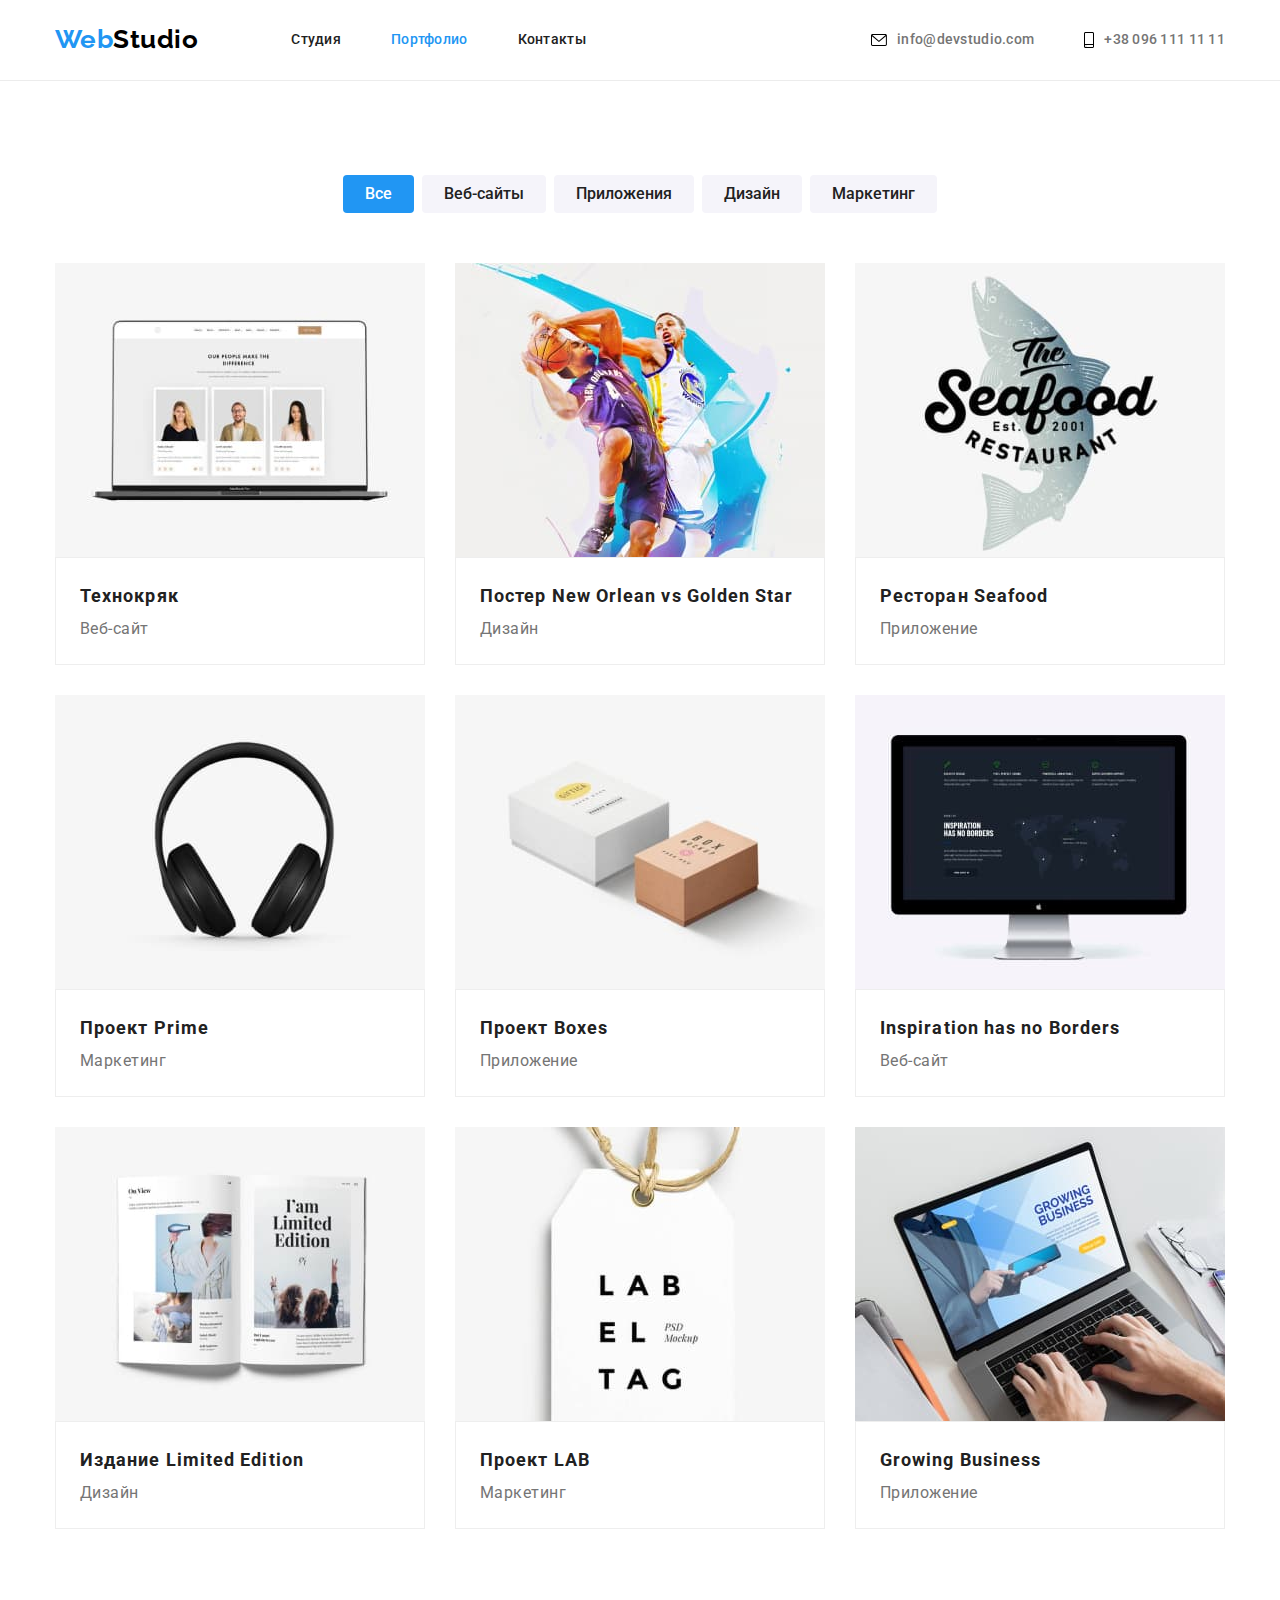
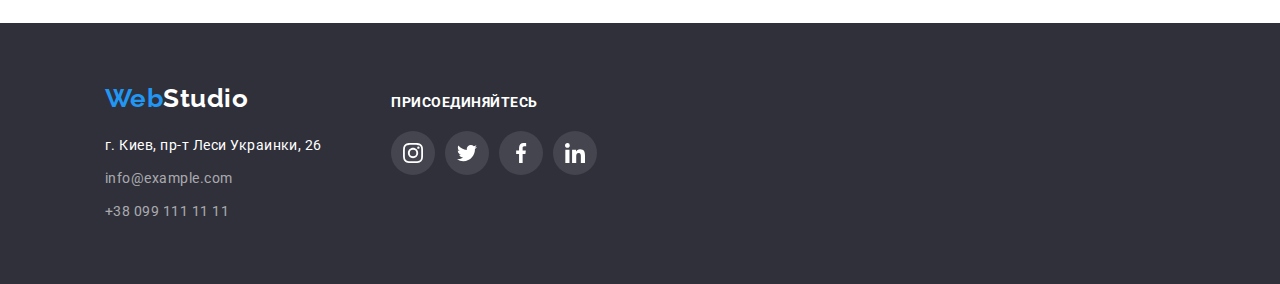
==== portfolio.html @ 65facb2d "add starter files in project" ====
<!DOCTYPE html>
<html lang="en">
  <head>
    <meta charset="UTF-8" />
    <meta http-equiv="X-UA-Compatible" content="IE=edge" />
    <meta name="viewport" content="width=device-width, initial-scale=1.0" />
    <title>Document</title>
    <link rel="preconnect" href="https://fonts.googleapis.com" />
    <link rel="preconnect" href="https://fonts.gstatic.com" crossorigin />
    <link
      href="https://fonts.googleapis.com/css2?family=Raleway:wght@700&family=Roboto:wght@400;500;700;900&display=swap"
      rel="stylesheet"
    />
    <link
      rel="stylesheet"
      href="https://cdnjs.cloudflare.com/ajax/libs/modern-normalize/1.1.0/modern-normalize.min.css"
    />
    <link rel="stylesheet" href="./css/styles.css" />
  </head>
  <body>
    <!-- Шапка -->
    <header>
      <div class="container main-nav">
        <a href="" class="logo"><span>Web</span>Studio</a>
        <nav>
          <ul class="site-nav list">
            <li class="item"><a href="./index.html" class="link">Студия</a></li>
            <li class="item"><a href="" class="link current">Портфолио</a></li>
            <li class="item"><a href="" class="link">Контакты</a></li>
          </ul>
        </nav>
        <ul class="auth-nav list">
          <li class="item">
            <a href="mailto:info@devstudio.com" class="link">
              <svg class="icon-mail" width="16" height="12">
                <use href="./images/icons-sprite.svg#icon-envelope"></use>
              </svg>
              info@devstudio.com</a
            >
          </li>
          <li class="item">
            <a href="tel:+380961111111" class="link">
              <svg class="icon-tell" width="10" height="16">
                <use href="./images/icons-sprite.svg#icon-smartphone"></use>
              </svg>
              +38 096 111 11 11</a
            >
          </li>
        </ul>
      </div>
    </header>
    <!-- Мейн -->
    <main>
      <section class="section projects">
        <div class="container">
          <h1 hidden>Наши проекты</h1>
          <ul class="list buttons">
            <li class="item"><button type="button" class="button-item active">Все</button></li>
            <li class="item"><button type="button" class="button-item">Веб-сайты</button></li>
            <li class="item"><button type="button" class="button-item">Приложения</button></li>
            <li class="item"><button type="button" class="button-item">Дизайн</button></li>
            <li class="item"><button type="button" class="button-item">Маркетинг</button></li>
          </ul>
          <ul class="list project">
            <li class="item">
              <a href="" class="link"
                ><img src="./images/tehno.jpg" alt="Технокряк" width="370" />
                <div class="content">
                  <h2 class="project-title">Технокряк</h2>
                  <p class="project-type">Веб-сайт</p>
                </div></a
              >
            </li>
            <li class="item">
              <a href="" class="link"
                ><img
                  src="./images/poster.jpg"
                  alt="Постер New Orlean vs Golden Star"
                  width="370"
                />
                <div class="content">
                  <h2 class="project-title">Постер New Orlean vs Golden Star</h2>
                  <p class="project-type">Дизайн</p>
                </div></a
              >
            </li>
            <li class="item">
              <a href="" class="link"
                ><img src="./images/resto.jpg" alt="Ресторан Seafood" width="370" />
                <div class="content">
                  <h2 class="project-title">Ресторан Seafood</h2>
                  <p class="project-type">Приложение</p>
                </div></a
              >
            </li>
            <li class="item">
              <a href="" class="link"
                ><img src="./images/prime.jpg" alt="Проект Prime" width="370" />
                <div class="content">
                  <h2 class="project-title">Проект Prime</h2>
                  <p class="project-type">Маркетинг</p>
                </div></a
              >
            </li>
            <li class="item">
              <a href="" class="link"
                ><img src="./images/boxes.jpg" alt="Проект Boxes" width="370" />
                <div class="content">
                  <h2 class="project-title">Проект Boxes</h2>
                  <p class="project-type">Приложение</p>
                </div></a
              >
            </li>
            <li class="item">
              <a href="" class="link"
                ><img src="./images/inspiration.jpg" alt="Inspiration has no Borders" width="370" />
                <div class="content">
                  <h2 class="project-title">Inspiration has no Borders</h2>
                  <p class="project-type">Веб-сайт</p>
                </div></a
              >
            </li>
            <li class="item">
              <a href="" class="link"
                ><img src="./images/limited.jpg" alt="Издание Limited Edition" width="370" />
                <div class="content">
                  <h2 class="project-title">Издание Limited Edition</h2>
                  <p class="project-type">Дизайн</p>
                </div></a
              >
            </li>
            <li class="item">
              <a href="" class="link"
                ><img src="./images/lab.jpg" alt="Проект LAB" width="370" />
                <div class="content">
                  <h2 class="project-title">Проект LAB</h2>
                  <p class="project-type">Маркетинг</p>
                </div></a
              >
            </li>
            <li class="item">
              <a href="" class="link"
                ><img src="./images/growing.jpg" alt="Growing Business" width="370" />
                <div class="content">
                  <h2 class="project-title">Growing Business</h2>
                  <p class="project-type">Приложение</p>
                </div></a
              >
            </li>
          </ul>
        </div>
      </section>
    </main>
    <!-- Футер -->
    <footer class="bottom">
      <div class="container">
        <div class="wrapper">
          <a href="" class="logo"><span>Web</span>Studio</a>
          <address>
            <ul class="adress-list list">
              <li class="item">г. Киев, пр-т Леси Украинки, 26</li>
              <li class="item">
                <a href="mailto:info@example.com" class="link">info@example.com</a>
              </li>
              <li class="item"><a href="tel:+380991111111" class="link">+38 099 111 11 11</a></li>
            </ul>
          </address>
        </div>
        <div class="wrapper">
          <p class="text">присоединяйтесь</p>
          <ul class="list list-social">
            <li class="item-icon">
              <a href="" class="social-link">
                <svg class="icon-link" width="20" height="20">
                  <use href="./images/icons-sprite.svg#icon-instagram"></use>
                </svg>
              </a>
            </li>
            <li class="item-icon">
              <a href="" class="social-link">
                <svg class="icon-link" width="20" height="20">
                  <use href="./images/icons-sprite.svg#icon-twitter"></use>
                </svg>
              </a>
            </li>
            <li class="item-icon">
              <a href="" class="social-link">
                <svg class="icon-link" width="20" height="20">
                  <use href="./images/icons-sprite.svg#icon-facebook"></use>
                </svg>
              </a>
            </li>
            <li class="item-icon">
              <a href="" class="social-link">
                <svg class="icon-link" width="20" height="20">
                  <use href="./images/icons-sprite.svg#icon-linkedin"></use>
                </svg>
              </a>
            </li>
          </ul>
        </div>
      </div>
    </footer>
  </body>
</html>
---- css/styles.css ----
/* Цвет основного текста : #757575 */
/* Вторичный цвет текста #212121 */
/* Белый цвет #FFFFFF */
/* Цвет акцента #2196F3 */
/* Вторичный цвет фона #F5F4FA */

:root {
  --primary-text-color: #757575;
  --secondary-text-color: #212121;
  --accent-color: #2196f3;
  --bg-section-color: #2f303a;
  --secondary-bg-color: #f5f4fa;
  --white-color: #ffffff;
  --footer-color-adress: rgba(255, 255, 255, 0.6);
  --black-color: #000000;
}

body {
  background-color: var(--white-color);
  color: var(--primary-text-color);
  font-family: 'Roboto', sans-serif;
  letter-spacing: 0.03em;
}

.list {
  list-style: none;
}

h1,
h2,
h3,
h4,
h5,
h6,
p,
ul {
  margin: 0;
  padding: 0;
}

.container {
  margin-left: auto;
  margin-right: auto;
  width: 1200px;
  padding-left: 15px;
  padding-right: 15px;
}
.section {
  padding-top: 94px;
  padding-bottom: 94px;
}

.visually-hidden {
  position: absolute;
  white-space: nowrap;
  width: 1px;
  height: 1px;
  overflow: hidden;
  border: 0;
  padding: 0;
  clip: rect(0 0 0 0);
  clip-path: inset(50%);
  margin: -1px;
}

img {
  display: block;
}
/* Шапка */
header {
  border-bottom: 1px solid #ececec;
}
.logo {
  margin-right: 93px;

  color: var(--black-color);
  font-family: 'Raleway', sans-serif;
  font-weight: 700;
  font-size: 26px;
  line-height: 1.2;
  text-decoration: none;
}
.logo span {
  color: var(--accent-color);
}

/* main-nav */
.main-nav {
  display: flex;
  align-items: center;
}

.site-nav {
  display: flex;
}

.site-nav .item {
  margin-right: 50px;
}

.site-nav .item:last-child {
  margin-right: 0;
}

.site-nav .link {
  display: block;
  padding-top: 32px;
  padding-bottom: 32px;
  color: var(--secondary-text-color);
  font-weight: 500;
  font-size: 14px;
  line-height: 1.14;
  letter-spacing: 0.02em;
  text-decoration: none;
}
.site-nav .link:hover,
.site-nav .link:focus {
  color: var(--accent-color);
}
.link.current {
  color: var(--accent-color);
}

.auth-nav {
  display: flex;
  margin-left: auto;
}

.auth-nav .item + .item {
  margin-left: 50px;
}

.auth-nav .link {
  padding-top: 32px;
  padding-bottom: 32px;

  display: flex;
  align-items: center;

  color: var(--primary-text-color);
  font-weight: 500;
  font-size: 14px;
  line-height: 1.14;
  letter-spacing: 0.02em;
  text-decoration: none;
}
.auth-nav .link:hover,
.auth-nav .link:focus {
  color: var(--accent-color);
}

.icon-mail,
.icon-tell {
  display: inline-block;
  margin-right: 10px;
}

.auth-nav .link:hover,
.auth-nav .link:focus {
  fill: var(--accent-color);
}

/* Герой */
.hero {
  background-color: var(--bg-section-color);
}

.hero .wraper {
  padding: 200px 0;
  max-width: 1600px;
  margin-right: auto;
  margin-left: auto;
  background-image: linear-gradient(to right, rgba(47, 48, 58, 0.4), rgba(47, 48, 58, 0.4)),
    url(../images/hero.jpg);
  text-align: center;
}
.hero-title {
  margin: 0 auto;
  max-width: 650px;

  color: var(--white-color);
  font-weight: 900;
  font-size: 44px;
  line-height: 1.36;
  letter-spacing: 0.06em;
  text-transform: uppercase;
}
.hero button {
  display: inline-block;
  margin-top: 30px;
  padding: 10px 32px;
  border-radius: 4px;
  border: transparent;
  min-width: 200px;
  height: 50px;

  background-color: var(--accent-color);
  color: var(--white-color);

  cursor: pointer;
  font-family: inherit;
  font-weight: 700;
  font-size: 16px;
  line-height: 1.88;
  letter-spacing: 0.06em;
}

.hero button:focus,
.hero button:hover {
  background-color: #188ce8;
}

/* Особенности */
.features.list {
  display: flex;
}

.features > .item {
  flex-basis: calc((100% - 30px) / 4);
}

.features > .item:not(:last-child) {
  margin-right: 30px;
}

.wrapper-features {
  display: flex;
  justify-content: center;
  align-items: center;
  background-color: var(--secondary-bg-color);
  border-radius: 4px;
  height: 120px;
  width: 100%;
  margin-bottom: 30px;
}

.features .title {
  margin-bottom: 10px;

  color: var(--secondary-text-color);
  font-weight: 700;
  font-size: 14px;
  line-height: 1.14;
  text-transform: uppercase;
}
.features p {
  font-size: 14px;
  line-height: 1.71;
}

/* Чем мы занимаемся */
.section-wedo {
  padding-top: 0;
}

.section-wedo .list {
  display: flex;
  margin-top: 50px;
}

.section-wedo .item:nth-child(-n + 2) {
  margin-right: 30px;
}

.section-wedo img {
  display: block;
}

.section-wedo .title {
  color: var(--secondary-text-color);
  font-weight: 700;
  font-size: 36px;
  line-height: 1.17;
  text-align: center;
}

/* Наша команда */
.section-teem .list {
  display: flex;
}

.section .wrapper {
  padding-top: 30px;
  padding-bottom: 30px;

  background-color: var(--white-color);
  border-radius: 0px 0px 4px 4px;
}

.section-teem .item {
  flex-basis: calc((100%-90) / 4);
  margin-right: 30px;

  text-align: center;
  box-shadow: 0px 1px 3px rgba(0, 0, 0, 0.12), 0px 1px 1px rgba(0, 0, 0, 0.14),
    0px 2px 1px rgba(0, 0, 0, 0.2);
  border-radius: 0px 0px 4px 4px;
}

.section-teem .item:nth-child(4) {
  margin-right: 0;
}

.section-teem {
  background-color: var(--secondary-bg-color);
}
.teem-title {
  margin-bottom: 50px;

  color: var(--secondary-text-color);
  font-weight: 700;
  font-size: 36px;
  line-height: 1.17;
  text-align: center;
}
.teem {
  color: var(--secondary-text-color);
}
.teem-name {
  margin-bottom: 10px;

  color: var(--secondary-text-color);
  font-weight: 500;
  font-size: 16px;
  line-height: 1.18;
}

.role {
  font-size: 16px;
  line-height: 1.18;
}

/* Ссылки на соцсети */

.social-links {
  display: flex;
  justify-content: center;
  margin-top: 16px;
  /* padding: 16px 32px 30px 32px; */
  background-color: var(--white-color);
  border-radius: 0px 0px 4px 4px;
}

.social-link {
  display: flex;
  justify-content: center;
  align-items: center;
  height: 44px;
  width: 44px;
  border-radius: 50%;
  color: #afb1b8;
}

.item-social:not(:last-child) {
  margin-right: 10px;
}

.social-link:hover {
  background-color: var(--accent-color);
  color: var(--white-color);
}

.icon-link {
  fill: currentColor;
}
/* <!-- Постоянные клиенты --> */
.clients-title {
  font-weight: 700;
  font-size: 36px;
  line-height: 1.16;
  text-align: center;
  color: var(--secondary-text-color);
  margin-bottom: 50px;
}

.clients-list {
  display: flex;
  justify-content: center;
}

.client-item:not(:last-child) {
  margin-right: 30px;
}

.clients .link {
  display: flex;
  justify-content: center;
  align-items: center;
  height: 92px;
  width: 170px;

  border: 1px solid #afb1b8;
  border-radius: 4px;
  color: #afb1b8;
}

.icon-comp {
  fill: currentColor;
}

.client-item .link:hover {
  color: var(--accent-color);
  border: 1px solid #2196f3;
}
/* Футер */
.bottom {
  padding-top: 60px;
  padding-bottom: 60px;
  background-color: var(--bg-section-color);
}
.bottom a {
  color: var(--white-color);
}

.adress-list {
  margin-top: 20px;
}

.adress-list .item {
  margin-bottom: 9px;

  color: var(--white-color);
  font-style: normal;
  font-size: 14px;
  line-height: 1.71;
}

.adress-list .item:last-child {
  margin-bottom: 0;
}

.adress-list .link {
  color: var(--footer-color-adress);
  font-size: 14px;
  line-height: 1.71;
  text-decoration: none;
}
.adress-list .link:hover,
.adress-list .link:focus {
  color: var(--accent-color);
}

.bottom .container {
  display: flex;
}

.bottom .wrapper {
  margin-left: 50px;
}

.text {
  margin-top: 12px;
  margin-bottom: 20px;
  font-weight: 700;
  font-size: 14px;
  line-height: 1.14;
  text-transform: uppercase;
  color: var(--white-color);
}

.bottom .list-social {
  display: flex;
}

.item-icon {
  margin-right: 10px;
}

.bottom .social-link {
  background-color: rgba(255, 255, 255, 0.1);
}

.social-link:hover {
  background-color: var(--accent-color);
}
/* Портфолио */
.projects .list.buttons {
  display: flex;
  justify-content: center;
  margin-bottom: 50px;
}

.buttons .item:not(:last-child) {
  margin-right: 8px;
}

.button-item {
  padding: 6px 22px;
  border: transparent;
  border-radius: 4px;

  background-color: var(--secondary-bg-color);
  color: var(--secondary-text-color);
  cursor: pointer;
  font-family: inherit;
  font-weight: 500;
  font-size: 16px;
  line-height: 1.62;
}

.buttons .active {
  background-color: var(--accent-color);
  color: var(--white-color);
}

.button-item:hover,
.button-item:focus {
  background-color: var(--accent-color);
  color: var(--white-color);
  box-shadow: 0px 3px 1px rgba(0, 0, 0, 0.1), 0px 1px 2px rgba(0, 0, 0, 0.08),
    0px 2px 2px rgba(0, 0, 0, 0.12);
}

.list.project {
  display: flex;
  flex-wrap: wrap;
  margin-left: -30px;
  margin-top: -30px;
}

.project .item {
  flex-basis: calc(100% / 3 - 30px);
  margin-left: 30px;
  margin-top: 30px;
}

.content {
  padding: 20px 24px;
  border: 1px solid #eeeeee;
}

.project-title {
  color: var(--secondary-text-color);
  font-weight: 700;
  font-size: 18px;
  line-height: 2;
  letter-spacing: 0.06em;
}
.project-type {
  color: var(--primary-text-color);
  font-size: 16px;
  line-height: 1.88;
}

.projects .link {
  text-decoration: none;
}

.projects .item:hover {
  box-shadow: 0px 1px 1px rgba(0, 0, 0, 0.12), 0px 4px 4px rgba(0, 0, 0, 0.06),
    1px 4px 6px rgba(0, 0, 0, 0.16);
}
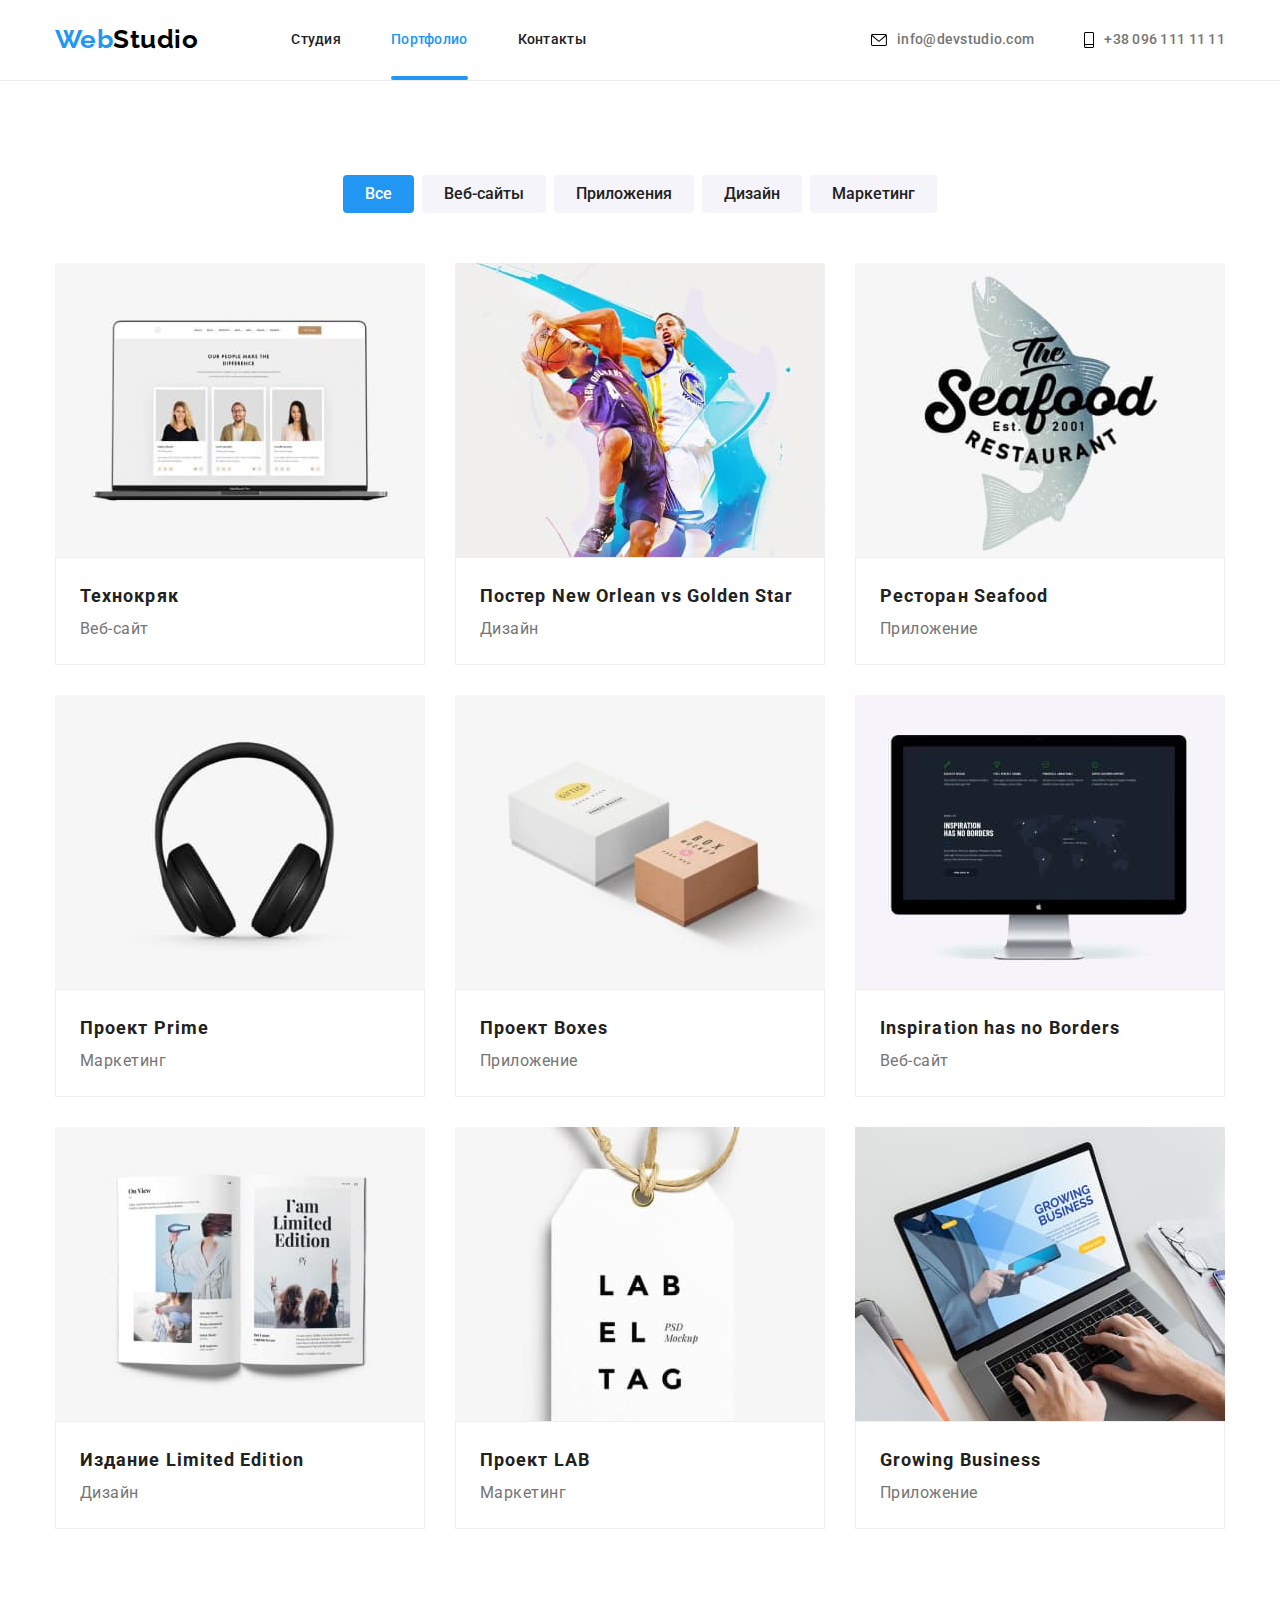
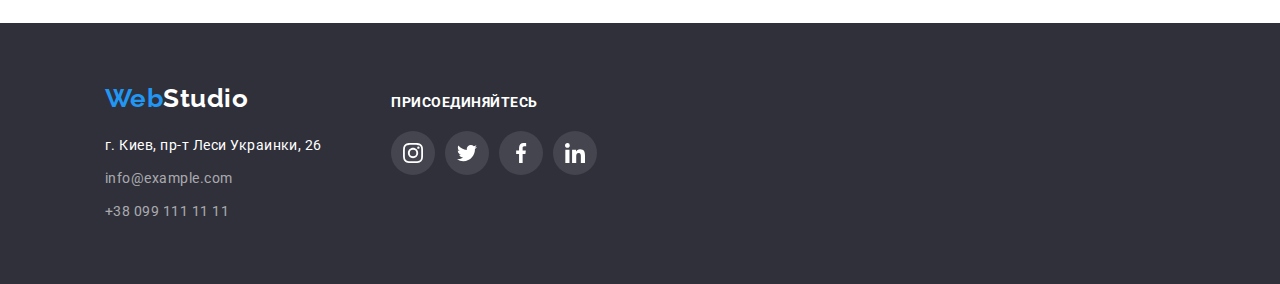
==== commit 16567485: "add blue overlay in portfolio" ====
--- a/portfolio.html
+++ b/portfolio.html
@@ -64,7 +64,14 @@
           <ul class="list project">
             <li class="item">
               <a href="" class="link"
-                ><img src="./images/tehno.jpg" alt="Технокряк" width="370" />
+                ><div class="thumb">
+                  <img src="./images/tehno.jpg" alt="Технокряк" width="370" />
+                  <p class="project-text">
+                    Ресурс предлагает комплексные предложения с разным уровнем функционала и
+                    сервисов. Все это позволит посетителю получить исчерпывающие сведения о компании
+                    или частном лице.
+                  </p>
+                </div>
                 <div class="content">
                   <h2 class="project-title">Технокряк</h2>
                   <p class="project-type">Веб-сайт</p>
@@ -73,11 +80,18 @@
             </li>
             <li class="item">
               <a href="" class="link"
-                ><img
-                  src="./images/poster.jpg"
-                  alt="Постер New Orlean vs Golden Star"
-                  width="370"
-                />
+                ><div class="thumb">
+                  <img
+                    src="./images/poster.jpg"
+                    alt="Постер New Orlean vs Golden Star"
+                    width="370"
+                  />
+                  <p class="project-text">
+                    Ресурс предлагает комплексные предложения с разным уровнем функционала и
+                    сервисов. Все это позволит посетителю получить исчерпывающие сведения о компании
+                    или частном лице.
+                  </p>
+                </div>
                 <div class="content">
                   <h2 class="project-title">Постер New Orlean vs Golden Star</h2>
                   <p class="project-type">Дизайн</p>
@@ -86,7 +100,14 @@
             </li>
             <li class="item">
               <a href="" class="link"
-                ><img src="./images/resto.jpg" alt="Ресторан Seafood" width="370" />
+                ><div class="thumb">
+                  <img src="./images/resto.jpg" alt="Ресторан Seafood" width="370" />
+                  <p class="project-text">
+                    Ресурс предлагает комплексные предложения с разным уровнем функционала и
+                    сервисов. Все это позволит посетителю получить исчерпывающие сведения о компании
+                    или частном лице.
+                  </p>
+                </div>
                 <div class="content">
                   <h2 class="project-title">Ресторан Seafood</h2>
                   <p class="project-type">Приложение</p>
@@ -94,8 +115,15 @@
               >
             </li>
             <li class="item">
-              <a href="" class="link"
-                ><img src="./images/prime.jpg" alt="Проект Prime" width="370" />
+              <a href="" class="link"></a>
+                <div class="thumb">
+                  <img src="./images/prime.jpg" alt="Проект Prime" width="370" />
+                  <p class="project-text">
+                    Ресурс предлагает комплексные предложения с разным уровнем функционала и
+                    сервисов. Все это позволит посетителю получить исчерпывающие сведения о компании
+                    или частном лице.
+                  </p>
+                </div>
                 <div class="content">
                   <h2 class="project-title">Проект Prime</h2>
                   <p class="project-type">Маркетинг</p>
@@ -104,7 +132,13 @@
             </li>
             <li class="item">
               <a href="" class="link"
-                ><img src="./images/boxes.jpg" alt="Проект Boxes" width="370" />
+                >
+                <div class="thumb"><img src="./images/boxes.jpg" alt="Проект Boxes" width="370" />
+                <p class="project-text">
+                  Ресурс предлагает комплексные предложения с разным уровнем функционала и сервисов.
+                  Все это позволит посетителю получить исчерпывающие сведения о компании или частном
+                  лице.
+                </p></div>
                 <div class="content">
                   <h2 class="project-title">Проект Boxes</h2>
                   <p class="project-type">Приложение</p>
@@ -113,7 +147,13 @@
             </li>
             <li class="item">
               <a href="" class="link"
-                ><img src="./images/inspiration.jpg" alt="Inspiration has no Borders" width="370" />
+                >
+                <div class="thumb"><img src="./images/inspiration.jpg" alt="Inspiration has no Borders" width="370" />
+                <p class="project-text">
+                  Ресурс предлагает комплексные предложения с разным уровнем функционала и сервисов.
+                  Все это позволит посетителю получить исчерпывающие сведения о компании или частном
+                  лице.
+                </p></div>
                 <div class="content">
                   <h2 class="project-title">Inspiration has no Borders</h2>
                   <p class="project-type">Веб-сайт</p>
@@ -122,7 +162,13 @@
             </li>
             <li class="item">
               <a href="" class="link"
-                ><img src="./images/limited.jpg" alt="Издание Limited Edition" width="370" />
+                >
+                <div class="thumb"><img src="./images/limited.jpg" alt="Издание Limited Edition" width="370" />
+                <p class="project-text">
+                  Ресурс предлагает комплексные предложения с разным уровнем функционала и сервисов.
+                  Все это позволит посетителю получить исчерпывающие сведения о компании или частном
+                  лице.
+                </p></div>
                 <div class="content">
                   <h2 class="project-title">Издание Limited Edition</h2>
                   <p class="project-type">Дизайн</p>
@@ -131,7 +177,13 @@
             </li>
             <li class="item">
               <a href="" class="link"
-                ><img src="./images/lab.jpg" alt="Проект LAB" width="370" />
+                >
+                <div class="thumb"><img src="./images/lab.jpg" alt="Проект LAB" width="370" />
+                <p class="project-text">
+                  Ресурс предлагает комплексные предложения с разным уровнем функционала и сервисов.
+                  Все это позволит посетителю получить исчерпывающие сведения о компании или частном
+                  лице.
+                </p></div>
                 <div class="content">
                   <h2 class="project-title">Проект LAB</h2>
                   <p class="project-type">Маркетинг</p>
@@ -140,7 +192,13 @@
             </li>
             <li class="item">
               <a href="" class="link"
-                ><img src="./images/growing.jpg" alt="Growing Business" width="370" />
+                >
+                <div class="thumb"><img src="./images/growing.jpg" alt="Growing Business" width="370" />
+                <p class="project-text">
+                  Ресурс предлагает комплексные предложения с разным уровнем функционала и сервисов.
+                  Все это позволит посетителю получить исчерпывающие сведения о компании или частном
+                  лице.
+                </p></div>
                 <div class="content">
                   <h2 class="project-title">Growing Business</h2>
                   <p class="project-type">Приложение</p>
--- a/css/styles.css
+++ b/css/styles.css
@@ -112,13 +112,27 @@
   line-height: 1.14;
   letter-spacing: 0.02em;
   text-decoration: none;
+
+  transition: color 250ms cubic-bezier(0.4, 0, 0.2, 1);
 }
 .site-nav .link:hover,
 .site-nav .link:focus {
   color: var(--accent-color);
 }
 .link.current {
+  position: relative;
   color: var(--accent-color);
+}
+
+.link.current::after {
+  position: absolute;
+  bottom: 0;
+  content: '';
+  display: block;
+  width: 100%;
+  height: 4px;
+  background-color: var(--accent-color);
+  border-radius: 2px;
 }
 
 .auth-nav {
@@ -143,6 +157,8 @@
   line-height: 1.14;
   letter-spacing: 0.02em;
   text-decoration: none;
+
+  transition: color 250ms cubic-bezier(0.4, 0, 0.2, 1);
 }
 .auth-nav .link:hover,
 .auth-nav .link:focus {
@@ -153,6 +169,8 @@
 .icon-tell {
   display: inline-block;
   margin-right: 10px;
+
+  transition: fill 250ms cubic-bezier(0.4, 0, 0.2, 1);
 }
 
 .auth-nav .link:hover,
@@ -203,6 +221,8 @@
   font-size: 16px;
   line-height: 1.88;
   letter-spacing: 0.06em;
+
+  transition: background-color 250ms cubic-bezier(0.4, 0, 0.2, 1);
 }
 
 .hero button:focus,
@@ -274,6 +294,30 @@
   text-align: center;
 }
 
+.section-wedo .item {
+  position: relative;
+}
+
+.wrapper-text {
+  position: absolute;
+  bottom: 0;
+  width: 100%;
+  height: 70px;
+
+  display: flex;
+  justify-content: center;
+  align-items: center;
+
+  font-weight: 700;
+  font-size: 14px;
+  line-height: 1.14;
+  text-align: center;
+  text-transform: uppercase;
+  color: var(--white-color);
+
+  background-color: rgba(47, 48, 58, 0.8);
+}
+
 /* Наша команда */
 .section-teem .list {
   display: flex;
@@ -349,13 +393,17 @@
   width: 44px;
   border-radius: 50%;
   color: #afb1b8;
+
+  transition: background-color 250ms cubic-bezier(0.4, 0, 0.2, 1),
+    color 250ms cubic-bezier(0.4, 0, 0.2, 1);
 }
 
 .item-social:not(:last-child) {
   margin-right: 10px;
 }
 
-.social-link:hover {
+.social-link:hover,
+.social-link:focus {
   background-color: var(--accent-color);
   color: var(--white-color);
 }
@@ -392,13 +440,16 @@
   border: 1px solid #afb1b8;
   border-radius: 4px;
   color: #afb1b8;
+
+  transition: border 250ms cubic-bezier(0.4, 0, 0.2, 1), color 250ms cubic-bezier(0.4, 0, 0.2, 1);
 }
 
 .icon-comp {
   fill: currentColor;
 }
 
-.client-item .link:hover {
+.client-item .link:hover,
+.client-item .link:focus {
   color: var(--accent-color);
   border: 1px solid #2196f3;
 }
@@ -434,7 +485,10 @@
   font-size: 14px;
   line-height: 1.71;
   text-decoration: none;
-}
+
+  transition: color 250ms cubic-bezier(0.4, 0, 0.2, 1);
+}
+
 .adress-list .link:hover,
 .adress-list .link:focus {
   color: var(--accent-color);
@@ -468,9 +522,12 @@
 
 .bottom .social-link {
   background-color: rgba(255, 255, 255, 0.1);
-}
-
-.social-link:hover {
+
+  transition: background-color 250ms cubic-bezier(0.4, 0, 0.2, 1);
+}
+
+.social-link:hover,
+.social-link:focus {
   background-color: var(--accent-color);
 }
 /* Портфолио */
@@ -496,6 +553,9 @@
   font-weight: 500;
   font-size: 16px;
   line-height: 1.62;
+
+  transition: background-color 250ms cubic-bezier(0.4, 0, 0.2, 1),
+    color 250ms cubic-bezier(0.4, 0, 0.2, 1), box-shadow 250ms cubic-bezier(0.4, 0, 0.2, 1);
 }
 
 .buttons .active {
@@ -522,6 +582,8 @@
   flex-basis: calc(100% / 3 - 30px);
   margin-left: 30px;
   margin-top: 30px;
+
+  transition: box-shadow 250ms cubic-bezier(0.4, 0, 0.2, 1);
 }
 
 .content {
@@ -550,3 +612,28 @@
   box-shadow: 0px 1px 1px rgba(0, 0, 0, 0.12), 0px 4px 4px rgba(0, 0, 0, 0.06),
     1px 4px 6px rgba(0, 0, 0, 0.16);
 }
+
+.thumb {
+  position: relative;
+  overflow: hidden;
+}
+
+.project-text {
+  position: absolute;
+  top: 0;
+  transform: translate(0, 101%);
+  transition: transform 250ms cubic-bezier(0.4, 0, 0.2, 1);
+
+  padding: 63px 24px;
+  width: 100%;
+  height: 100%;
+  font-size: 18px;
+  line-height: 1.56;
+
+  background-color: rgba(33, 150, 243, 0.9);
+  color: var(--white-color);
+}
+
+.projects .item:hover .project-text {
+  transform: translate(0, 0);
+}
